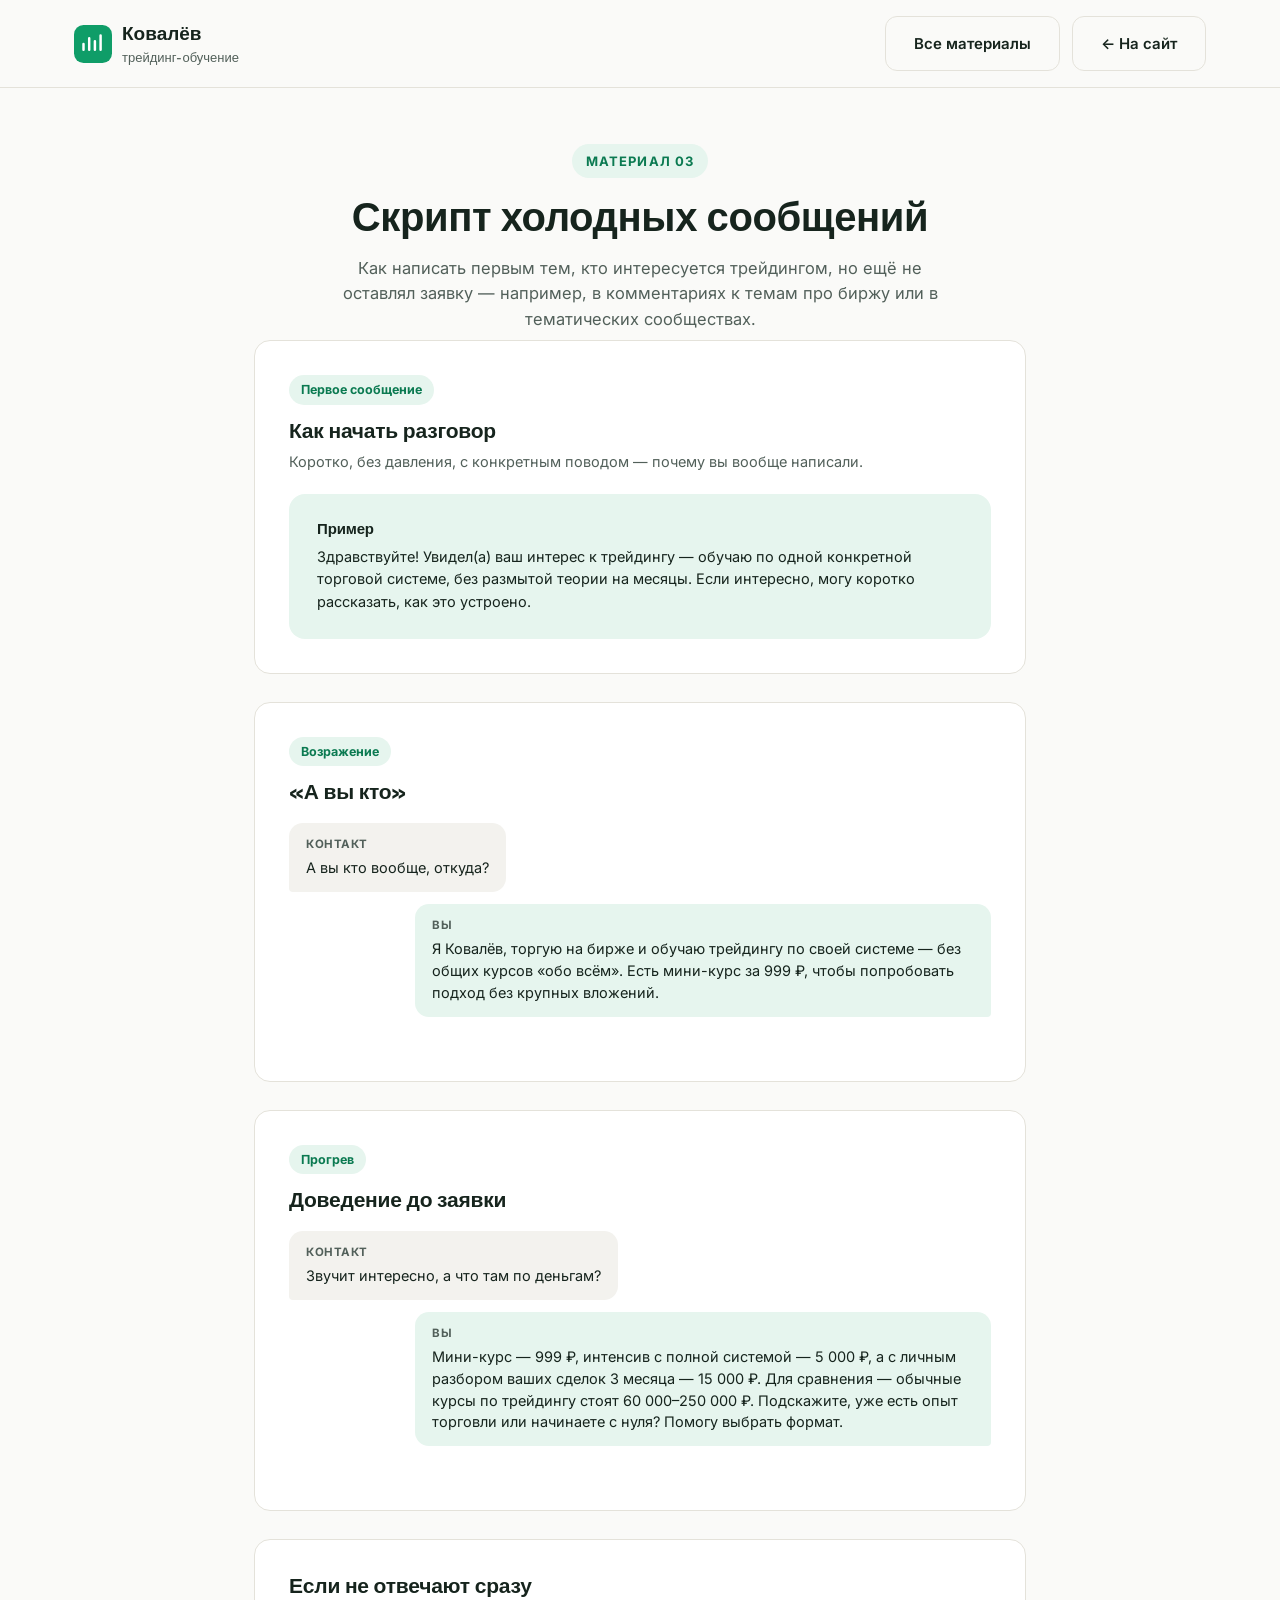
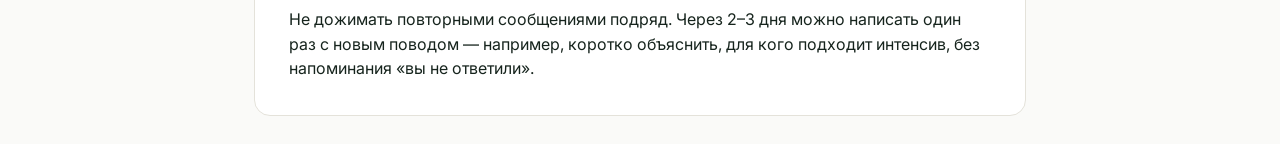
==== outreach.html @ eb1ff22f "init: landing for Ковалёв — трейдинг-обучение" ====
<!DOCTYPE html>
<html lang="ru">
<head>
<meta charset="UTF-8">
<meta name="viewport" content="width=device-width, initial-scale=1.0">
<title>Аутрич — Ковалёв</title>
<link rel="preconnect" href="https://fonts.googleapis.com">
<link rel="preconnect" href="https://fonts.gstatic.com" crossorigin>
<link href="https://fonts.googleapis.com/css2?family=Inter:wght@400;500;600;700;800&family=Space+Grotesk:wght@500;600;700&display=swap" rel="stylesheet">
<link rel="stylesheet" href="styles.css">
</head>
<body>

<div class="doc-bar">
  <div class="container doc-bar__inner">
    <a href="index.html" class="logo">
      <svg class="logo__icon" viewBox="0 0 40 40" fill="none" xmlns="http://www.w3.org/2000/svg">
        <rect width="40" height="40" rx="10" fill="#0F9D68"/>
        <path d="M10 26L10 20M16 26L16 14M22 26L22 17M28 26L28 11" stroke="white" stroke-width="2.6" stroke-linecap="round"/>
      </svg>
      <span>Ковалёв <span class="logo__suffix">трейдинг-обучение</span></span>
    </a>
    <div class="doc-bar__actions">
      <a href="materials.html" class="btn btn--ghost">Все материалы</a>
      <a href="index.html" class="btn btn--ghost">← На сайт</a>
    </div>
  </div>
</div>

<div class="container" style="max-width: 820px;">
  <div class="doc-hero">
    <span class="eyebrow">Материал 03</span>
    <h1>Скрипт холодных сообщений</h1>
    <p>Как написать первым тем, кто интересуется трейдингом, но ещё не оставлял заявку — например, в комментариях к темам про биржу или в тематических сообществах.</p>
  </div>

  <div class="doc-block">
    <span class="pill">Первое сообщение</span>
    <h2>Как начать разговор</h2>
    <p class="doc-block__lead">Коротко, без давления, с конкретным поводом — почему вы вообще написали.</p>
    <div class="example-card">
      <h4>Пример</h4>
      <p>Здравствуйте! Увидел(а) ваш интерес к трейдингу — обучаю по одной конкретной торговой системе, без размытой теории на месяцы. Если интересно, могу коротко рассказать, как это устроено.</p>
    </div>
  </div>

  <div class="doc-block">
    <span class="pill">Возражение</span>
    <h2>«А вы кто»</h2>
    <div class="dlg">
      <div class="dlg__bubble dlg__bubble--client"><span class="dlg__label">Контакт</span>А вы кто вообще, откуда?</div>
      <div class="dlg__bubble dlg__bubble--you"><span class="dlg__label">Вы</span>Я Ковалёв, торгую на бирже и обучаю трейдингу по своей системе — без общих курсов «обо всём». Есть мини-курс за 999 ₽, чтобы попробовать подход без крупных вложений.</div>
    </div>
  </div>

  <div class="doc-block">
    <span class="pill">Прогрев</span>
    <h2>Доведение до заявки</h2>
    <div class="dlg">
      <div class="dlg__bubble dlg__bubble--client"><span class="dlg__label">Контакт</span>Звучит интересно, а что там по деньгам?</div>
      <div class="dlg__bubble dlg__bubble--you"><span class="dlg__label">Вы</span>Мини-курс — 999 ₽, интенсив с полной системой — 5 000 ₽, а с личным разбором ваших сделок 3 месяца — 15 000 ₽. Для сравнения — обычные курсы по трейдингу стоят 60 000–250 000 ₽. Подскажите, уже есть опыт торговли или начинаете с нуля? Помогу выбрать формат.</div>
    </div>
  </div>

  <div class="doc-block">
    <h2>Если не отвечают сразу</h2>
    <p>Не дожимать повторными сообщениями подряд. Через 2–3 дня можно написать один раз с новым поводом — например, коротко объяснить, для кого подходит интенсив, без напоминания «вы не ответили».</p>
  </div>
</div>

<script src="script.js"></script>
</body>
</html>
---- styles.css ----
/* ===== Ковалёв — Трейдинг обучение ===== */

:root {
  --clr-bg: #fafaf8;
  --clr-bg-alt: #f3f2ee;
  --clr-surface: #ffffff;
  --clr-text: #16241d;
  --clr-text-soft: #52605a;
  --clr-border: #e4e2da;
  --clr-accent: #0f9d68;
  --clr-accent-dark: #0b7a51;
  --clr-accent-soft: #e6f5ee;
  --clr-gold: #b8862d;
  --clr-gold-soft: #f7eede;
  --font-head: 'Space Grotesk', sans-serif;
  --font-body: 'Inter', sans-serif;
  --shadow-sm: 0 2px 10px rgba(22, 36, 29, 0.06);
  --shadow-md: 0 12px 32px rgba(22, 36, 29, 0.1);
  --radius: 16px;
}

* { box-sizing: border-box; margin: 0; padding: 0; }

html { scroll-behavior: smooth; }

body {
  font-family: var(--font-body);
  background: var(--clr-bg);
  color: var(--clr-text);
  line-height: 1.55;
  -webkit-font-smoothing: antialiased;
}

img { max-width: 100%; display: block; }

a { color: inherit; text-decoration: none; }

ul { list-style: none; }

h1, h2, h3, h4 { font-family: var(--font-head); font-weight: 700; line-height: 1.18; letter-spacing: -0.01em; }

.container { max-width: 1180px; margin: 0 auto; padding: 0 24px; }

.section { padding: 96px 0; }
.section--alt { background: var(--clr-bg-alt); }

.eyebrow {
  display: inline-flex;
  align-items: center;
  gap: 8px;
  font-size: 13px;
  font-weight: 700;
  letter-spacing: 0.08em;
  text-transform: uppercase;
  color: var(--clr-accent-dark);
  background: var(--clr-accent-soft);
  padding: 7px 14px;
  border-radius: 999px;
  margin-bottom: 18px;
}

.section__head { max-width: 640px; margin: 0 auto 56px; text-align: center; }
.section__head h2 { font-size: clamp(28px, 4vw, 38px); margin-bottom: 14px; }
.section__head p { color: var(--clr-text-soft); font-size: 17px; }

.btn {
  display: inline-flex;
  align-items: center;
  justify-content: center;
  gap: 8px;
  padding: 15px 28px;
  border-radius: 12px;
  font-weight: 600;
  font-size: 15px;
  cursor: pointer;
  border: none;
  transition: transform 0.15s ease, box-shadow 0.15s ease, background 0.15s ease;
  white-space: nowrap;
}
.btn--primary { background: var(--clr-accent); color: #fff; box-shadow: var(--shadow-sm); }
.btn--primary:hover { background: var(--clr-accent-dark); transform: translateY(-2px); box-shadow: var(--shadow-md); }
.btn--ghost { background: transparent; color: var(--clr-text); border: 1.5px solid var(--clr-border); }
.btn--ghost:hover { border-color: var(--clr-accent); color: var(--clr-accent-dark); }
.btn--block { width: 100%; }

/* ===== Header ===== */
.header {
  position: sticky;
  top: 0;
  z-index: 100;
  background: rgba(250, 250, 248, 0.85);
  backdrop-filter: blur(10px);
  border-bottom: 1px solid transparent;
  transition: border-color 0.2s ease, box-shadow 0.2s ease;
}
.header.scrolled { border-bottom-color: var(--clr-border); box-shadow: 0 4px 20px rgba(22,36,29,0.05); }

.header__inner {
  display: flex;
  align-items: center;
  justify-content: space-between;
  gap: 24px;
  min-width: 0;
  padding: 16px 24px;
}

.logo { display: flex; align-items: center; gap: 10px; font-family: var(--font-head); font-weight: 700; font-size: 19px; flex-shrink: 0; }
.logo__icon { width: 38px; height: 38px; flex-shrink: 0; }
.logo__suffix { color: var(--clr-text-soft); font-weight: 500; font-size: 13px; display: block; }

.nav { display: flex; align-items: center; gap: 28px; }
.nav a { font-size: 14.5px; font-weight: 500; color: var(--clr-text-soft); white-space: nowrap; transition: color 0.15s; }
.nav a:hover { color: var(--clr-accent-dark); }

.header__actions { display: flex; align-items: center; gap: 14px; flex-shrink: 0; }
.header__tg { display: flex; align-items: center; gap: 8px; font-weight: 600; font-size: 14.5px; }
.header__tg svg { width: 20px; height: 20px; color: var(--clr-accent); flex-shrink: 0; }

.burger {
  display: none;
  flex-direction: column;
  justify-content: center;
  gap: 5px;
  width: 40px;
  height: 40px;
  border: 1px solid var(--clr-border);
  border-radius: 10px;
  background: var(--clr-surface);
  cursor: pointer;
  flex-shrink: 0;
}
.burger span { width: 18px; height: 2px; background: var(--clr-text); margin: 0 auto; transition: transform 0.2s, opacity 0.2s; }
.burger.is-open span:nth-child(1) { transform: translateY(7px) rotate(45deg); }
.burger.is-open span:nth-child(2) { opacity: 0; }
.burger.is-open span:nth-child(3) { transform: translateY(-7px) rotate(-45deg); }

/* ===== Hero ===== */
.hero { padding: 76px 0 96px; }
.hero__inner { display: grid; grid-template-columns: 1.05fr 0.95fr; gap: 56px; align-items: center; }
.hero__eyebrow { margin-bottom: 20px; }
.hero h1 { font-size: clamp(32px, 4.6vw, 50px); margin-bottom: 20px; }
.hero h1 span { color: var(--clr-accent); }
.hero__lead { font-size: 18px; color: var(--clr-text-soft); margin-bottom: 32px; max-width: 500px; }
.hero__actions { display: flex; gap: 14px; flex-wrap: wrap; margin-bottom: 40px; }

.hero__stats { display: flex; gap: 32px; flex-wrap: wrap; }
.hero__stat b { display: block; font-family: var(--font-head); font-size: 26px; color: var(--clr-accent-dark); }
.hero__stat span { font-size: 13.5px; color: var(--clr-text-soft); }

.hero__card {
  background: var(--clr-surface);
  border-radius: 24px;
  padding: 32px;
  box-shadow: var(--shadow-md);
  border: 1px solid var(--clr-border);
}
.hero__card-photo {
  width: 100%;
  aspect-ratio: 4/3;
  border-radius: 16px;
  overflow: hidden;
  margin-bottom: 20px;
  background: var(--clr-accent-soft);
}
.hero__card-photo img { width: 100%; height: 100%; object-fit: cover; }
.hero__card h3 { font-size: 18px; margin-bottom: 6px; }
.hero__card p { color: var(--clr-text-soft); font-size: 14.5px; }
.hero__card-tags { display: flex; gap: 8px; flex-wrap: wrap; margin-top: 16px; }
.hero__card-tags span { background: var(--clr-bg-alt); border-radius: 999px; padding: 6px 12px; font-size: 12.5px; font-weight: 600; color: var(--clr-text-soft); }

/* ===== Principles ===== */
.adv-grid { display: grid; grid-template-columns: repeat(3, 1fr); gap: 24px; }
.adv { background: var(--clr-surface); border: 1px solid var(--clr-border); border-radius: var(--radius); padding: 30px 26px; transition: transform 0.2s ease, box-shadow 0.2s ease; }
.adv:hover { transform: translateY(-4px); box-shadow: var(--shadow-md); }
.adv__icon { width: 46px; height: 46px; border-radius: 12px; background: var(--clr-accent-soft); color: var(--clr-accent-dark); display: flex; align-items: center; justify-content: center; margin-bottom: 18px; }
.adv__icon svg { width: 24px; height: 24px; }
.adv h3 { font-size: 17.5px; margin-bottom: 8px; }
.adv p { color: var(--clr-text-soft); font-size: 14.5px; }

/* ===== Services ===== */
.srv-grid { display: grid; grid-template-columns: repeat(3, 1fr); gap: 24px; }
.srv {
  background: var(--clr-surface);
  border: 1px solid var(--clr-border);
  border-radius: 20px;
  padding: 32px 28px;
  display: flex;
  flex-direction: column;
  position: relative;
}
.srv--featured { border-color: var(--clr-accent); box-shadow: var(--shadow-md); }
.srv__badge { position: absolute; top: -13px; right: 24px; background: var(--clr-accent); color: #fff; font-size: 12px; font-weight: 700; padding: 5px 14px; border-radius: 999px; }
.srv__label { font-size: 13px; font-weight: 700; text-transform: uppercase; letter-spacing: 0.06em; color: var(--clr-accent-dark); margin-bottom: 10px; }
.srv h3 { font-size: 20px; margin-bottom: 10px; }
.srv__price { font-family: var(--font-head); font-size: 30px; margin-bottom: 6px; }
.srv__price span { font-size: 14px; color: var(--clr-text-soft); font-weight: 500; font-family: var(--font-body); }
.srv__desc { color: var(--clr-text-soft); font-size: 14.5px; margin-bottom: 20px; }
.srv__list { display: flex; flex-direction: column; gap: 10px; margin-bottom: 26px; flex-grow: 1; }
.srv__list li { display: flex; align-items: flex-start; gap: 10px; font-size: 14.5px; }
.srv__list svg { width: 18px; height: 18px; color: var(--clr-accent); flex-shrink: 0; margin-top: 1px; }

/* Bonus callout */
.bonus {
  margin-top: 40px;
  background: var(--clr-gold-soft);
  border: 1px solid #e9d3a4;
  border-radius: var(--radius);
  padding: 32px;
  display: grid;
  grid-template-columns: auto 1fr;
  gap: 22px;
  align-items: center;
}
.bonus__icon { width: 56px; height: 56px; border-radius: 14px; background: #fff; color: var(--clr-gold); display: flex; align-items: center; justify-content: center; flex-shrink: 0; }
.bonus__icon svg { width: 28px; height: 28px; }
.bonus h4 { font-size: 17.5px; margin-bottom: 6px; }
.bonus p { color: var(--clr-text-soft); font-size: 14.5px; }
.bonus b { color: var(--clr-text); }

/* ===== Price table ===== */
.price-table { width: 100%; border-collapse: collapse; background: var(--clr-surface); border-radius: var(--radius); overflow: hidden; box-shadow: var(--shadow-sm); }
.price-table th, .price-table td { padding: 16px 20px; text-align: left; font-size: 14.5px; border-bottom: 1px solid var(--clr-border); }
.price-table th { background: var(--clr-bg-alt); font-family: var(--font-head); font-size: 13px; text-transform: uppercase; letter-spacing: 0.05em; color: var(--clr-text-soft); }
.price-table tr:last-child td { border-bottom: none; }
.price-table td:last-child, .price-table th:last-child { text-align: right; font-weight: 700; color: var(--clr-accent-dark); white-space: nowrap; }
.price-table__wrap { overflow-x: auto; border-radius: var(--radius); }

/* ===== Process ===== */
.steps { display: grid; grid-template-columns: repeat(5, 1fr); gap: 20px; }
.step { text-align: center; position: relative; }
.step__num { width: 52px; height: 52px; border-radius: 50%; background: var(--clr-accent); color: #fff; font-family: var(--font-head); font-weight: 700; font-size: 19px; display: flex; align-items: center; justify-content: center; margin: 0 auto 16px; }
.step h3 { font-size: 15.5px; margin-bottom: 8px; }
.step p { font-size: 13.5px; color: var(--clr-text-soft); }

/* ===== About / Who it's for ===== */
.about-grid { display: grid; grid-template-columns: 0.85fr 1.15fr; gap: 48px; align-items: start; }
.about__photo { width: 100%; aspect-ratio: 1/1; border-radius: 20px; overflow: hidden; box-shadow: var(--shadow-md); background: var(--clr-accent-soft); }
.about__photo img { width: 100%; height: 100%; object-fit: cover; }
.about__text h3 { font-size: 24px; margin-bottom: 14px; }
.about__text p { color: var(--clr-text-soft); font-size: 15.5px; margin-bottom: 14px; }
.about__quote { border-left: 3px solid var(--clr-accent); padding-left: 18px; font-style: italic; color: var(--clr-text); margin: 20px 0; }

.fit-grid { display: grid; grid-template-columns: repeat(2, 1fr); gap: 16px; margin-top: 36px; }
.fit { display: flex; gap: 12px; padding: 18px 20px; border-radius: 14px; background: var(--clr-surface); border: 1px solid var(--clr-border); }
.fit svg { width: 22px; height: 22px; color: var(--clr-accent); flex-shrink: 0; }
.fit p { font-size: 14.5px; }

/* ===== FAQ ===== */
.faq { max-width: 780px; margin: 0 auto; display: flex; flex-direction: column; gap: 12px; }
.faq__item { background: var(--clr-surface); border: 1px solid var(--clr-border); border-radius: 14px; overflow: hidden; }
.faq__item summary { padding: 18px 22px; font-weight: 600; font-size: 15px; cursor: pointer; display: flex; justify-content: space-between; align-items: center; list-style: none; }
.faq__item summary::-webkit-details-marker { display: none; }
.faq__item summary::after { content: '+'; font-size: 22px; color: var(--clr-accent); font-weight: 400; margin-left: 12px; transition: transform 0.2s; }
.faq__item[open] summary::after { transform: rotate(45deg); }
.faq__item p { padding: 0 22px 20px; color: var(--clr-text-soft); font-size: 14.5px; }

/* ===== Form ===== */
.form-block { display: grid; grid-template-columns: 1fr 1fr; gap: 48px; align-items: start; }
.form-side h2 { font-size: clamp(26px, 3.6vw, 34px); margin-bottom: 14px; }
.form-side p { color: var(--clr-text-soft); font-size: 15.5px; margin-bottom: 28px; }
.form-side__points { display: flex; flex-direction: column; gap: 14px; }
.form-side__points li { display: flex; gap: 12px; align-items: flex-start; font-size: 14.5px; }
.form-side__points svg { width: 20px; height: 20px; color: var(--clr-accent); flex-shrink: 0; margin-top: 1px; }

.form {
  background: var(--clr-surface);
  border: 1px solid var(--clr-border);
  border-radius: 20px;
  padding: 34px;
  box-shadow: var(--shadow-md);
}
.form h3 { font-size: 19px; margin-bottom: 6px; }
.form > p { color: var(--clr-text-soft); font-size: 14px; margin-bottom: 22px; }
.field { margin-bottom: 16px; }
.field label { display: block; font-size: 13.5px; font-weight: 600; margin-bottom: 7px; }
.field input, .field select, .field textarea {
  width: 100%;
  padding: 13px 14px;
  border-radius: 10px;
  border: 1.5px solid var(--clr-border);
  font-family: var(--font-body);
  font-size: 14.5px;
  background: var(--clr-bg);
  color: var(--clr-text);
  transition: border-color 0.15s;
}
.field input:focus, .field select:focus, .field textarea:focus { outline: none; border-color: var(--clr-accent); }
.form__note { font-size: 12.5px; color: var(--clr-text-soft); margin-top: 14px; text-align: center; }

/* ===== Contacts / Footer ===== */
.contacts-grid { display: grid; grid-template-columns: repeat(3, 1fr); gap: 20px; }
.contact-card { background: var(--clr-surface); border: 1px solid var(--clr-border); border-radius: var(--radius); padding: 26px; display: flex; gap: 16px; align-items: flex-start; }
.contact-card__icon { width: 44px; height: 44px; border-radius: 12px; background: var(--clr-accent-soft); color: var(--clr-accent-dark); display: flex; align-items: center; justify-content: center; flex-shrink: 0; }
.contact-card__icon svg { width: 22px; height: 22px; }
.contact-card h4 { font-size: 14px; color: var(--clr-text-soft); font-weight: 600; margin-bottom: 4px; }
.contact-card p, .contact-card a { font-size: 15.5px; font-weight: 600; }

.footer { background: #14201a; color: #d7ddd9; padding: 56px 0 26px; }
.footer__inner { display: grid; grid-template-columns: 1.3fr 1fr 1fr; gap: 40px; margin-bottom: 40px; }
.footer .logo { color: #fff; }
.footer .logo__suffix { color: #9aa6a0; }
.footer__about { color: #9aa6a0; font-size: 14.5px; margin-top: 14px; max-width: 320px; }
.footer h5 { font-size: 13.5px; text-transform: uppercase; letter-spacing: 0.06em; color: #9aa6a0; margin-bottom: 16px; }
.footer ul { display: flex; flex-direction: column; gap: 11px; }
.footer a { font-size: 14.5px; color: #d7ddd9; transition: color 0.15s; }
.footer a:hover { color: var(--clr-accent); }
.footer__bottom { border-top: 1px solid rgba(255,255,255,0.08); padding-top: 22px; display: flex; justify-content: space-between; flex-wrap: wrap; gap: 12px; font-size: 13px; color: #8a958f; }
.footer__bottom a { color: #8a958f; text-decoration: underline; }

.fab {
  position: fixed;
  bottom: 26px;
  right: 26px;
  width: 58px;
  height: 58px;
  border-radius: 50%;
  background: var(--clr-accent);
  color: #fff;
  display: flex;
  align-items: center;
  justify-content: center;
  box-shadow: var(--shadow-md);
  z-index: 90;
  transition: transform 0.2s ease;
}
.fab:hover { transform: scale(1.08); }
.fab svg { width: 27px; height: 27px; }

/* ===== Docs (materials pages) ===== */
.doc-bar {
  position: sticky;
  top: 0;
  z-index: 100;
  background: rgba(250, 250, 248, 0.9);
  backdrop-filter: blur(10px);
  border-bottom: 1px solid var(--clr-border);
}
.doc-bar__inner { display: flex; align-items: center; justify-content: space-between; gap: 20px; padding: 16px 24px; flex-wrap: wrap; }
.doc-bar__actions { display: flex; gap: 12px; flex-wrap: wrap; }

.doc-hero { padding: 56px 0 8px; text-align: center; }
.doc-hero .eyebrow { margin-bottom: 16px; }
.doc-hero h1 { font-size: clamp(28px, 4vw, 40px); margin-bottom: 14px; }
.doc-hero p { color: var(--clr-text-soft); font-size: 16.5px; max-width: 620px; margin: 0 auto; }

.doc-cards { display: grid; grid-template-columns: repeat(3, 1fr); gap: 24px; margin: 48px 0 96px; }
.doc-card { background: var(--clr-surface); border: 1px solid var(--clr-border); border-radius: var(--radius); padding: 30px 26px; display: flex; flex-direction: column; }
.doc-card__num { font-family: var(--font-head); font-size: 13px; font-weight: 700; color: var(--clr-accent-dark); text-transform: uppercase; letter-spacing: 0.06em; margin-bottom: 14px; }
.doc-card h3 { font-size: 19px; margin-bottom: 10px; }
.doc-card p { color: var(--clr-text-soft); font-size: 14.5px; margin-bottom: 22px; flex-grow: 1; }

.dlg { display: flex; flex-direction: column; gap: 12px; margin: 18px 0 30px; }
.dlg__bubble { max-width: 82%; padding: 13px 17px; border-radius: 14px; font-size: 14.5px; line-height: 1.5; }
.dlg__bubble--client { align-self: flex-start; background: var(--clr-bg-alt); border-bottom-left-radius: 4px; }
.dlg__bubble--you { align-self: flex-end; background: var(--clr-accent-soft); border-bottom-right-radius: 4px; color: var(--clr-text); }
.dlg__label { display: block; font-size: 11.5px; font-weight: 700; text-transform: uppercase; letter-spacing: 0.05em; color: var(--clr-text-soft); margin-bottom: 4px; }

.doc-block { background: var(--clr-surface); border: 1px solid var(--clr-border); border-radius: var(--radius); padding: 34px; margin-bottom: 28px; }
.doc-block h2 { font-size: 21px; margin-bottom: 8px; }
.doc-block > p.doc-block__lead { color: var(--clr-text-soft); font-size: 14.5px; margin-bottom: 6px; }

.pill { display: inline-block; background: var(--clr-accent-soft); color: var(--clr-accent-dark); font-size: 12.5px; font-weight: 700; padding: 5px 12px; border-radius: 999px; margin-bottom: 14px; }

.tariff-row { display: flex; justify-content: space-between; align-items: center; padding: 18px 0; border-bottom: 1px solid var(--clr-border); gap: 16px; flex-wrap: wrap; }
.tariff-row:last-child { border-bottom: none; }
.tariff-row h4 { font-size: 16px; margin-bottom: 4px; }
.tariff-row p { font-size: 13.5px; color: var(--clr-text-soft); }
.tariff-row .price { font-family: var(--font-head); font-size: 22px; color: var(--clr-accent-dark); white-space: nowrap; }

.usp-list { display: grid; grid-template-columns: repeat(2, 1fr); gap: 14px; margin-top: 20px; }
.usp-list li { display: flex; gap: 10px; align-items: flex-start; font-size: 14.5px; background: var(--clr-bg-alt); border-radius: 12px; padding: 14px 16px; }
.usp-list svg { width: 18px; height: 18px; color: var(--clr-accent); flex-shrink: 0; margin-top: 2px; }

.example-card { background: var(--clr-accent-soft); border-radius: var(--radius); padding: 26px 28px; margin-top: 20px; }
.example-card h4 { font-size: 15px; margin-bottom: 8px; }
.example-card p { font-size: 14.5px; color: var(--clr-text); }

@media (max-width: 900px) {
  .doc-cards { grid-template-columns: 1fr; }
  .usp-list { grid-template-columns: 1fr; }
}

/* ===== Reveal ===== */
.reveal { opacity: 0; transform: translateY(18px); transition: opacity 0.6s ease, transform 0.6s ease; }
.reveal.is-visible { opacity: 1; transform: translateY(0); }

/* ===== Breakpoints (fixed, do not invent new) ===== */
@media (max-width: 1180px) {
  .nav { gap: 18px; }
  .nav a { font-size: 13.5px; }
}

@media (max-width: 1100px) {
  .nav { display: none; }
  .burger { display: flex; }
  .nav.is-open {
    display: flex;
    flex-direction: column;
    position: absolute;
    top: 100%;
    left: 0;
    right: 0;
    background: var(--clr-surface);
    border-bottom: 1px solid var(--clr-border);
    padding: 20px 24px;
    gap: 16px;
    box-shadow: var(--shadow-md);
  }
  .adv-grid, .srv-grid { grid-template-columns: repeat(2, 1fr); }
  .steps { grid-template-columns: repeat(3, 1fr); row-gap: 32px; }
  .contacts-grid { grid-template-columns: 1fr; }
}

@media (max-width: 900px) {
  .hero__inner { grid-template-columns: 1fr; }
  .hero__card { max-width: 460px; }
  .adv-grid, .srv-grid { grid-template-columns: 1fr; }
  .steps { grid-template-columns: repeat(2, 1fr); }
  .about-grid { grid-template-columns: 1fr; }
  .about__photo { max-width: 360px; }
  .fit-grid { grid-template-columns: 1fr; }
  .form-block { grid-template-columns: 1fr; }
  .footer__inner { grid-template-columns: 1fr 1fr; }
  .bonus { grid-template-columns: 1fr; text-align: center; }
  .bonus__icon { margin: 0 auto; }
}

@media (max-width: 560px) {
  .header__tg { display: none; }
  .hero__actions .btn { flex: 1 1 auto; }
  .steps { grid-template-columns: 1fr; }
  .footer__inner { grid-template-columns: 1fr; }
  .section { padding: 64px 0; }
}

@media (max-width: 380px) {
  .logo__suffix { display: none; }
}
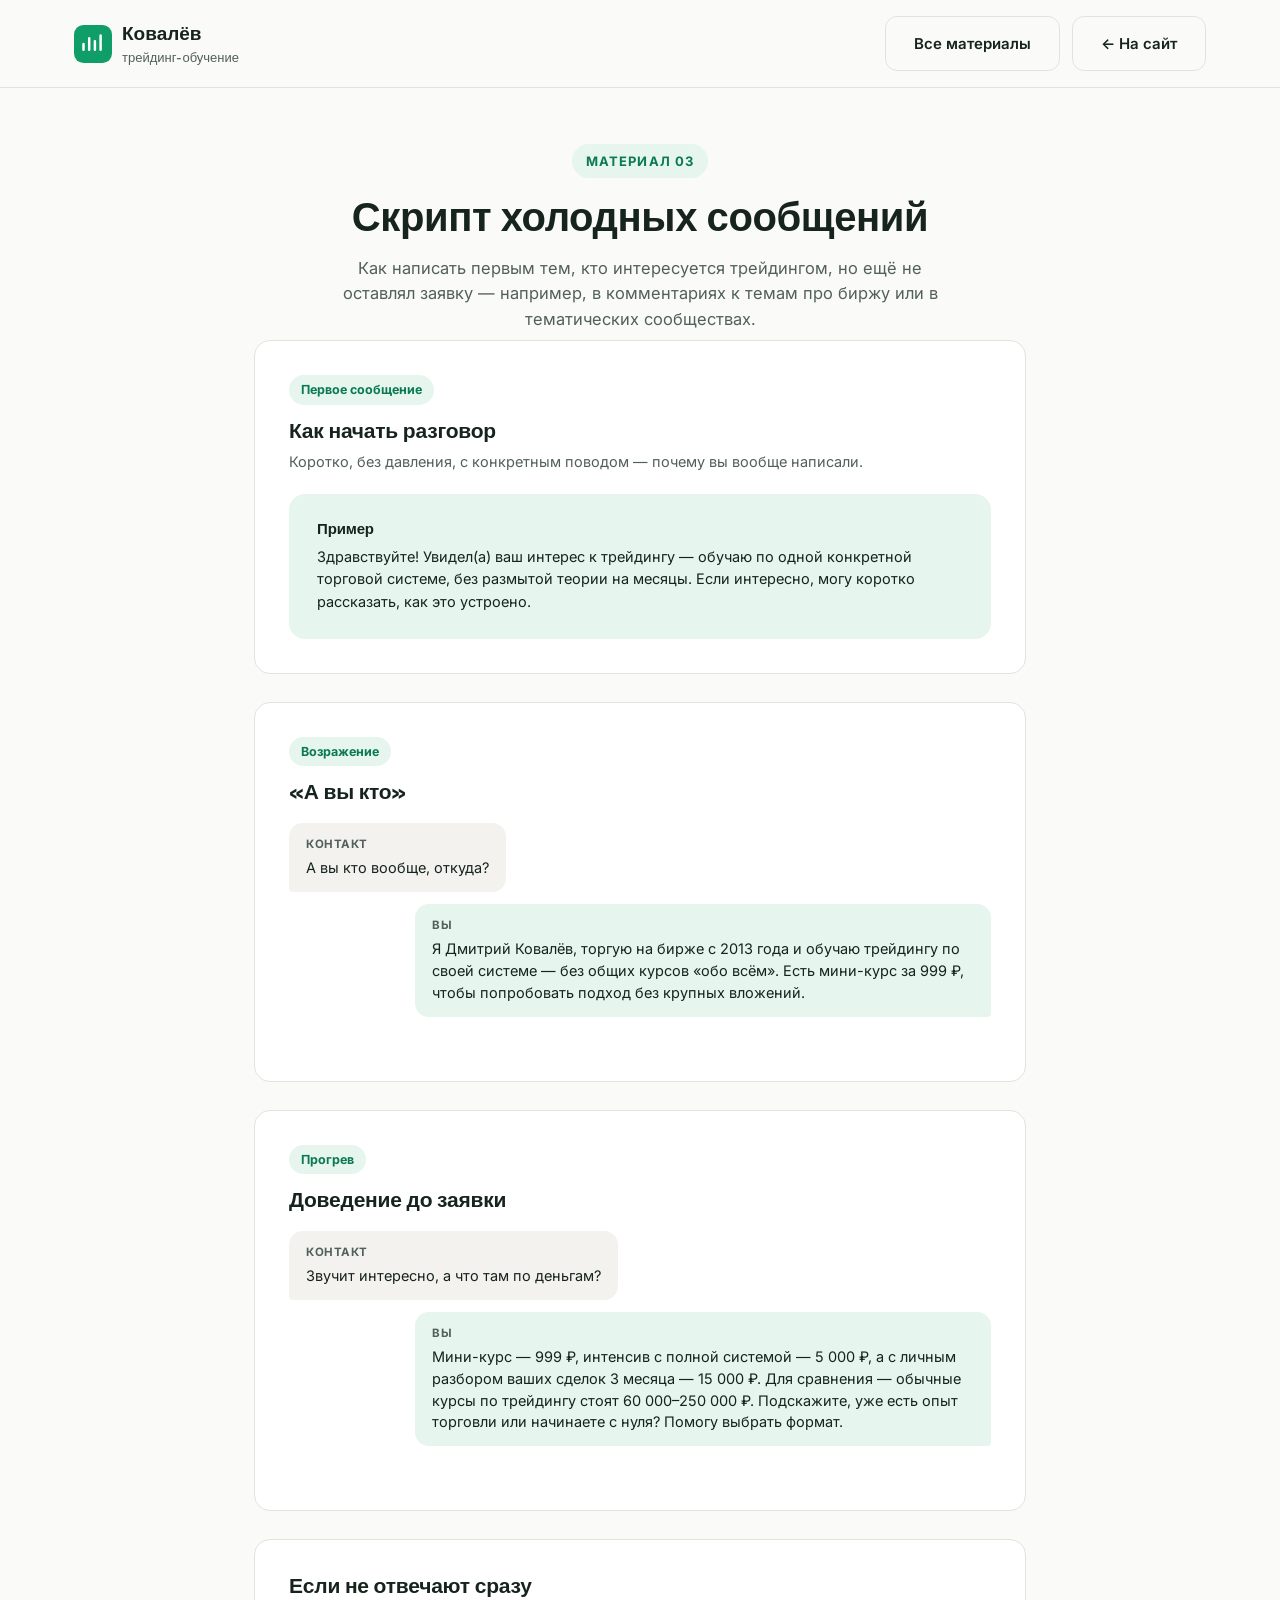
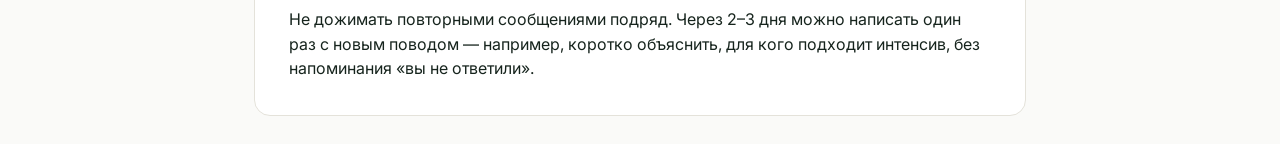
==== commit f3163a42: "fix: правки клиента — имя, теория без конспекта книги, доходность системы, реальное фото" ====
--- a/outreach.html
+++ b/outreach.html
@@ -49,7 +49,7 @@
     <h2>«А вы кто»</h2>
     <div class="dlg">
       <div class="dlg__bubble dlg__bubble--client"><span class="dlg__label">Контакт</span>А вы кто вообще, откуда?</div>
-      <div class="dlg__bubble dlg__bubble--you"><span class="dlg__label">Вы</span>Я Ковалёв, торгую на бирже и обучаю трейдингу по своей системе — без общих курсов «обо всём». Есть мини-курс за 999 ₽, чтобы попробовать подход без крупных вложений.</div>
+      <div class="dlg__bubble dlg__bubble--you"><span class="dlg__label">Вы</span>Я Дмитрий Ковалёв, торгую на бирже с 2013 года и обучаю трейдингу по своей системе — без общих курсов «обо всём». Есть мини-курс за 999 ₽, чтобы попробовать подход без крупных вложений.</div>
     </div>
   </div>
 
